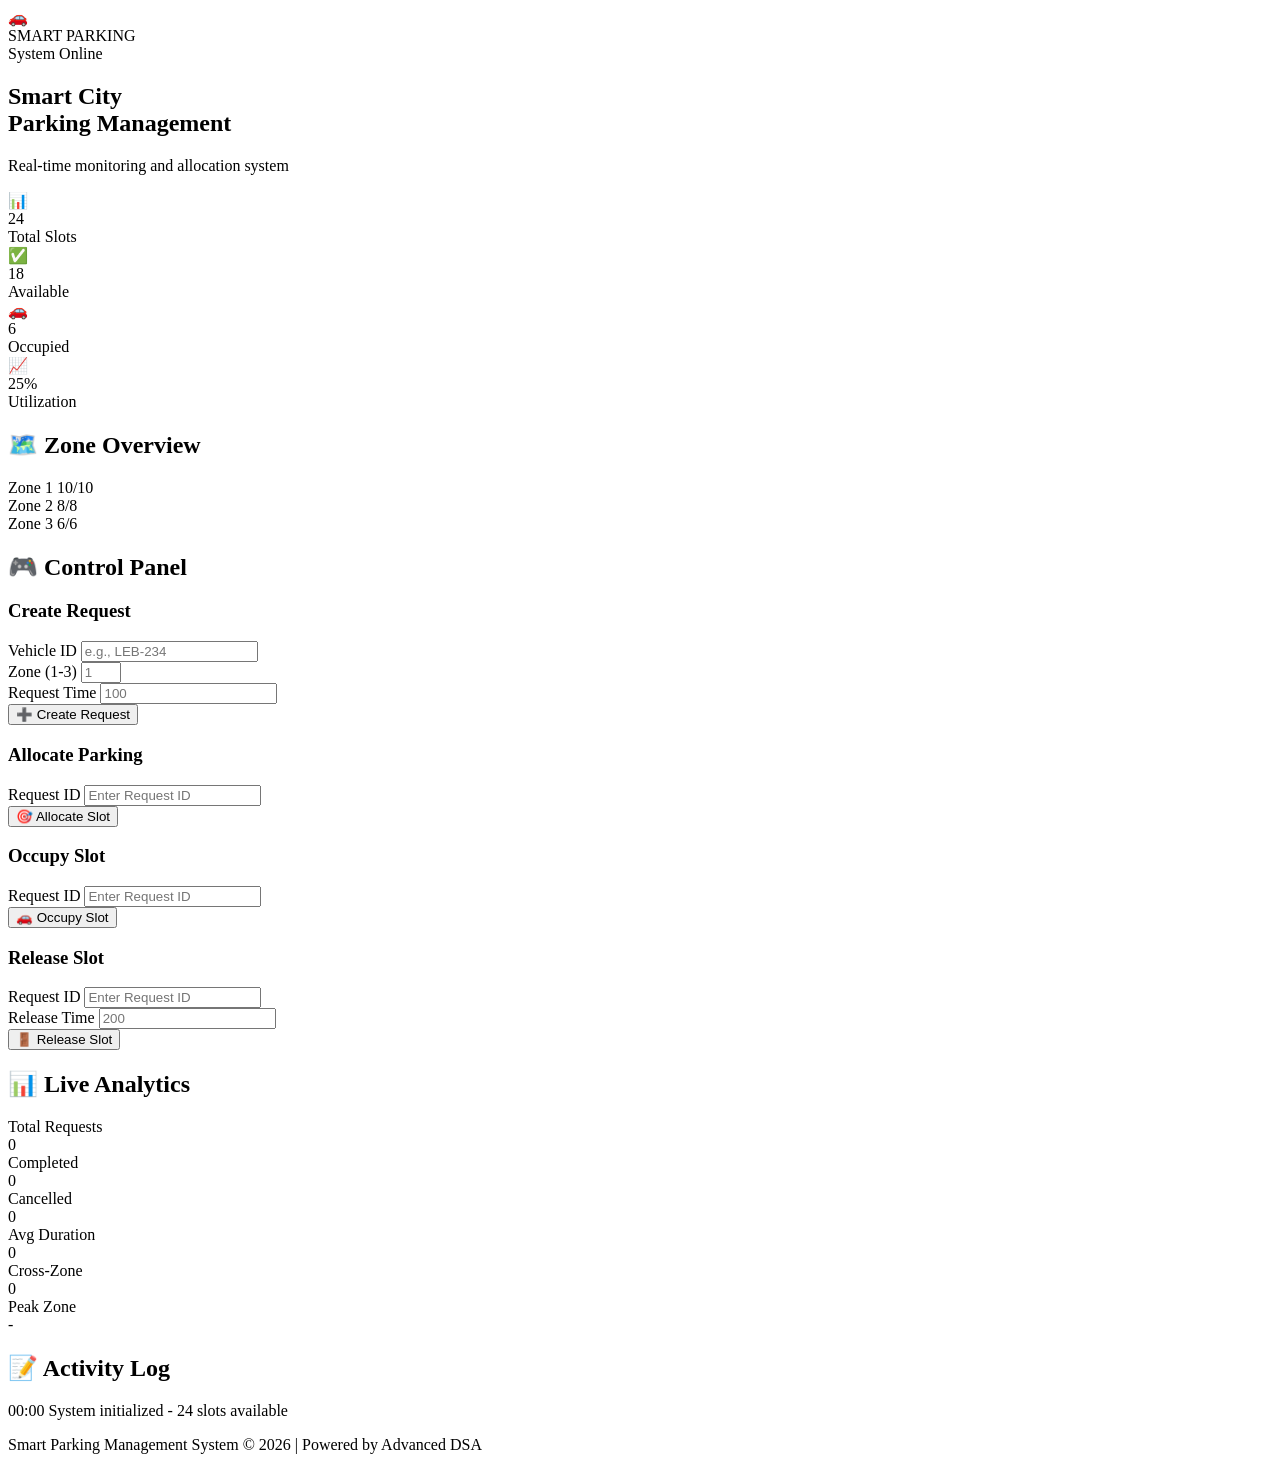
==== web-ui/index.html @ 654fc46a "Add basic HTML structure for web UI" ====
<!DOCTYPE html>
<html lang="en">
<head>
    <meta charset="UTF-8">
    <meta name="viewport" content="width=device-width, initial-scale=1.0">
    <title>Smart Parking System - Control Center</title>
    <link rel="stylesheet" href="style.css">
</head>
<body>
    <div class="stars"></div>
    <div class="twinkling"></div>
    
    <!-- Navigation -->
    <nav class="navbar">
        <div class="nav-brand">
            <div class="logo-icon">🚗</div>
            <span class="brand-text">SMART PARKING</span>
        </div>
        <div class="nav-status">
            <span class="status-dot"></span>
            <span>System Online</span>
        </div>
    </nav>

    <!-- Main Container -->
    <div class="container">
        
        <!-- Hero Section -->
        <section class="hero">
            <h1 class="hero-title">
                <span class="gradient-text">Smart City</span>
                <br>Parking Management
            </h1>
            <p class="hero-subtitle">Real-time monitoring and allocation system</p>
        </section>

        <!-- Stats Cards -->
        <section class="stats-grid">
            <div class="stat-card">
                <div class="stat-icon">📊</div>
                <div class="stat-content">
                    <div class="stat-value" id="totalSlots">24</div>
                    <div class="stat-label">Total Slots</div>
                </div>
            </div>
            
            <div class="stat-card">
                <div class="stat-icon">✅</div>
                <div class="stat-content">
                    <div class="stat-value" id="availableSlots">18</div>
                    <div class="stat-label">Available</div>
                </div>
            </div>
            
            <div class="stat-card">
                <div class="stat-icon">🚗</div>
                <div class="stat-content">
                    <div class="stat-value" id="occupiedSlots">6</div>
                    <div class="stat-label">Occupied</div>
                </div>
            </div>
            
            <div class="stat-card">
                <div class="stat-icon">📈</div>
                <div class="stat-content">
                    <div class="stat-value" id="utilization">25%</div>
                    <div class="stat-label">Utilization</div>
                </div>
            </div>
        </section>

        <!-- Zone Map -->
        <section class="zone-section">
            <h2 class="section-title">
                <span class="title-icon">🗺️</span>
                Zone Overview
            </h2>
            <div class="zones-grid">
                <div class="zone-card" data-zone="1">
                    <div class="zone-header">
                        <span class="zone-name">Zone 1</span>
                        <span class="zone-status available">10/10</span>
                    </div>
                    <div class="zone-visual">
                        <div class="parking-slots">
                            <div class="slot available"></div>
                            <div class="slot available"></div>
                            <div class="slot available"></div>
                            <div class="slot available"></div>
                            <div class="slot available"></div>
                            <div class="slot available"></div>
                            <div class="slot available"></div>
                            <div class="slot available"></div>
                            <div class="slot available"></div>
                            <div class="slot available"></div>
                        </div>
                    </div>
                </div>

                <div class="zone-card" data-zone="2">
                    <div class="zone-header">
                        <span class="zone-name">Zone 2</span>
                        <span class="zone-status partial">8/8</span>
                    </div>
                    <div class="zone-visual">
                        <div class="parking-slots">
                            <div class="slot available"></div>
                            <div class="slot available"></div>
                            <div class="slot available"></div>
                            <div class="slot available"></div>
                            <div class="slot available"></div>
                            <div class="slot available"></div>
                            <div class="slot available"></div>
                            <div class="slot available"></div>
                        </div>
                    </div>
                </div>

                <div class="zone-card" data-zone="3">
                    <div class="zone-header">
                        <span class="zone-name">Zone 3</span>
                        <span class="zone-status available">6/6</span>
                    </div>
                    <div class="zone-visual">
                        <div class="parking-slots">
                            <div class="slot available"></div>
                            <div class="slot available"></div>
                            <div class="slot available"></div>
                            <div class="slot available"></div>
                            <div class="slot available"></div>
                            <div class="slot available"></div>
                        </div>
                    </div>
                </div>
            </div>
        </section>

        <!-- Control Panel -->
        <section class="control-section">
            <h2 class="section-title">
                <span class="title-icon">🎮</span>
                Control Panel
            </h2>
            
            <div class="control-grid">
                <!-- Create Request -->
                <div class="control-card">
                    <h3 class="card-title">Create Request</h3>
                    <div class="form-group">
                        <label>Vehicle ID</label>
                        <input type="text" id="vehicleID" placeholder="e.g., LEB-234" class="input-field">
                    </div>
                    <div class="form-group">
                        <label>Zone (1-3)</label>
                        <input type="number" id="zone" min="1" max="3" placeholder="1" class="input-field">
                    </div>
                    <div class="form-group">
                        <label>Request Time</label>
                        <input type="number" id="requestTime" placeholder="100" class="input-field">
                    </div>
                    <button class="btn btn-primary" onclick="createRequest()">
                        <span class="btn-icon">➕</span>
                        Create Request
                    </button>
                    <div id="requestResult" class="result-message"></div>
                </div>

                <!-- Allocate Parking -->
                <div class="control-card">
                    <h3 class="card-title">Allocate Parking</h3>
                    <div class="form-group">
                        <label>Request ID</label>
                        <input type="number" id="allocateID" placeholder="Enter Request ID" class="input-field">
                    </div>
                    <button class="btn btn-success" onclick="allocateParking()">
                        <span class="btn-icon">🎯</span>
                        Allocate Slot
                    </button>
                    <div id="allocateResult" class="result-message"></div>
                </div>

                <!-- Occupy Slot -->
                <div class="control-card">
                    <h3 class="card-title">Occupy Slot</h3>
                    <div class="form-group">
                        <label>Request ID</label>
                        <input type="number" id="occupyID" placeholder="Enter Request ID" class="input-field">
                    </div>
                    <button class="btn btn-warning" onclick="occupySlot()">
                        <span class="btn-icon">🚗</span>
                        Occupy Slot
                    </button>
                    <div id="occupyResult" class="result-message"></div>
                </div>

                <!-- Release Slot -->
                <div class="control-card">
                    <h3 class="card-title">Release Slot</h3>
                    <div class="form-group">
                        <label>Request ID</label>
                        <input type="number" id="releaseID" placeholder="Enter Request ID" class="input-field">
                    </div>
                    <div class="form-group">
                        <label>Release Time</label>
                        <input type="number" id="releaseTime" placeholder="200" class="input-field">
                    </div>
                    <button class="btn btn-danger" onclick="releaseSlot()">
                        <span class="btn-icon">🚪</span>
                        Release Slot
                    </button>
                    <div id="releaseResult" class="result-message"></div>
                </div>
            </div>
        </section>

        <!-- Analytics -->
        <section class="analytics-section">
            <h2 class="section-title">
                <span class="title-icon">📊</span>
                Live Analytics
            </h2>
            <div class="analytics-grid">
                <div class="analytics-card">
                    <div class="analytics-label">Total Requests</div>
                    <div class="analytics-value" id="totalRequests">0</div>
                </div>
                <div class="analytics-card">
                    <div class="analytics-label">Completed</div>
                    <div class="analytics-value" id="completedRequests">0</div>
                </div>
                <div class="analytics-card">
                    <div class="analytics-label">Cancelled</div>
                    <div class="analytics-value" id="cancelledRequests">0</div>
                </div>
                <div class="analytics-card">
                    <div class="analytics-label">Avg Duration</div>
                    <div class="analytics-value" id="avgDuration">0</div>
                </div>
                <div class="analytics-card">
                    <div class="analytics-label">Cross-Zone</div>
                    <div class="analytics-value" id="crossZone">0</div>
                </div>
                <div class="analytics-card">
                    <div class="analytics-label">Peak Zone</div>
                    <div class="analytics-value" id="peakZone">-</div>
                </div>
            </div>
        </section>

        <!-- Activity Log -->
        <section class="log-section">
            <h2 class="section-title">
                <span class="title-icon">📝</span>
                Activity Log
            </h2>
            <div class="activity-log" id="activityLog">
                <div class="log-entry success">
                    <span class="log-time">00:00</span>
                    <span class="log-message">System initialized - 24 slots available</span>
                </div>
            </div>
        </section>

    </div>

    <!-- Footer -->
    <footer class="footer">
        <p>Smart Parking Management System © 2026 | Powered by Advanced DSA</p>
    </footer>

    <script src="script.js"></script>
</body>
</html>
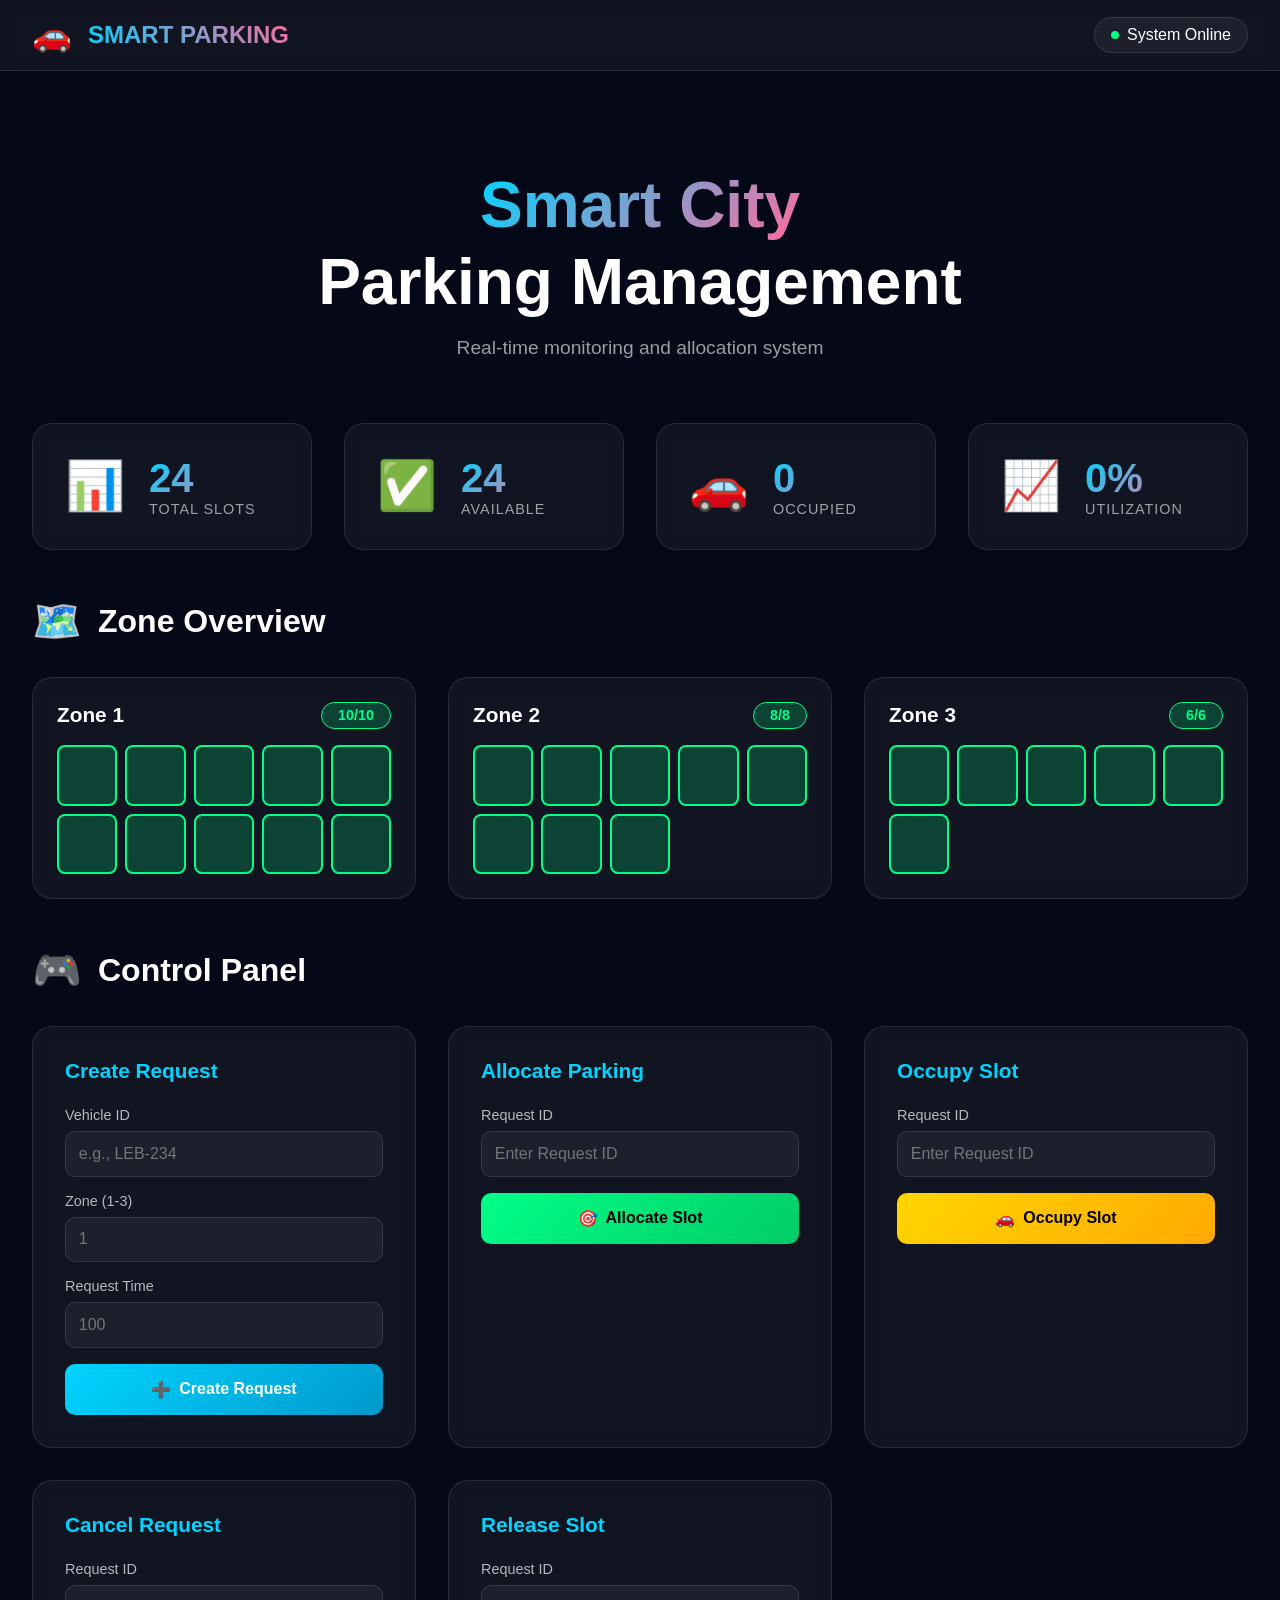
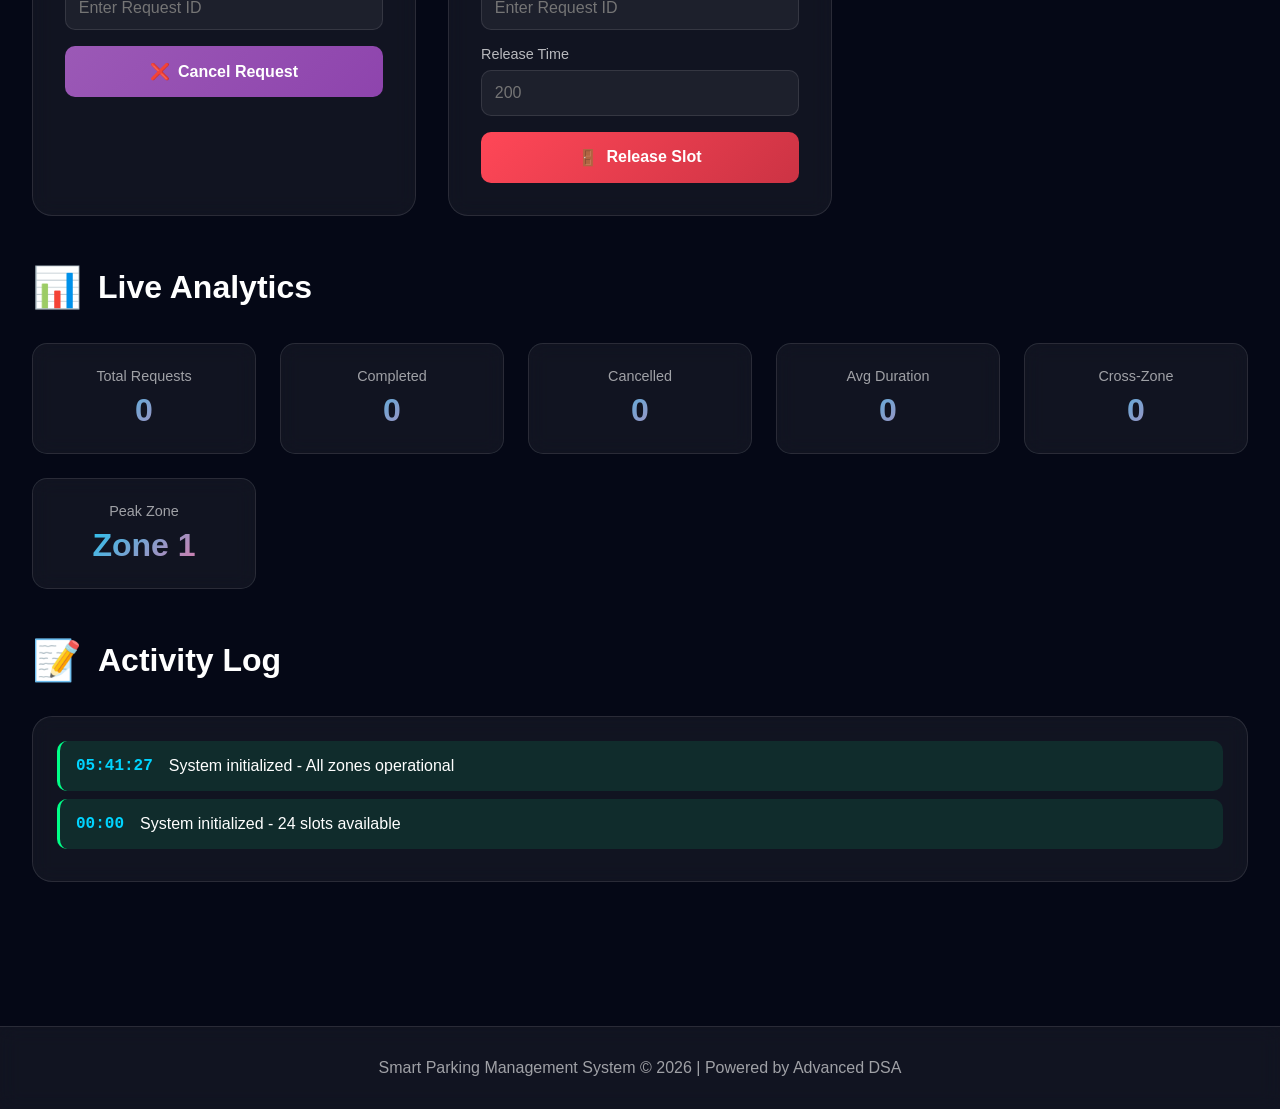
==== commit c221cd21: "added cancel request features with proper validation" ====
--- a/web-ui/index.html
+++ b/web-ui/index.html
@@ -193,6 +193,20 @@
                     <div id="occupyResult" class="result-message"></div>
                 </div>
 
+                <!-- Cancel Request - NEW -->
+                <div class="control-card">
+                    <h3 class="card-title">Cancel Request</h3>
+                    <div class="form-group">
+                        <label>Request ID</label>
+                        <input type="number" id="cancelID" placeholder="Enter Request ID" class="input-field">
+                    </div>
+                    <button class="btn btn-cancel" onclick="cancelRequest()">
+                        <span class="btn-icon">❌</span>
+                        Cancel Request
+                    </button>
+                    <div id="cancelResult" class="result-message"></div>
+                </div>
+
                 <!-- Release Slot -->
                 <div class="control-card">
                     <h3 class="card-title">Release Slot</h3>
--- a/web-ui/style.css
+++ b/web-ui/style.css
@@ -0,0 +1,655 @@
+* {
+    margin: 0;
+    padding: 0;
+    box-sizing: border-box;
+}
+
+:root {
+    --primary: #00d4ff;
+    --secondary: #ff6b9d;
+    --success: #00ff88;
+    --warning: #ffd600;
+    --danger: #ff4757;
+    --dark: #0a0e27;
+    --darker: #050816;
+    --glass: rgba(255, 255, 255, 0.05);
+    --glass-border: rgba(255, 255, 255, 0.1);
+}
+
+body {
+    font-family: 'Segoe UI', Tahoma, Geneva, Verdana, sans-serif;
+    background: var(--darker);
+    color: #fff;
+    overflow-x: hidden;
+    position: relative;
+}
+
+/* Animated Background */
+.stars {
+    position: fixed;
+    top: 0;
+    left: 0;
+    width: 100%;
+    height: 100%;
+    background: transparent url('[data-uri]') repeat;
+    z-index: -2;
+}
+
+.twinkling {
+    position: fixed;
+    top: 0;
+    left: 0;
+    width: 100%;
+    height: 100%;
+    background: transparent url('[data-uri]') repeat;
+    z-index: -1;
+    animation: twinkle 200s linear infinite;
+    opacity: 0.5;
+}
+
+@keyframes twinkle {
+    0% { transform: translateY(0); }
+    100% { transform: translateY(-2000px); }
+}
+
+/* Navbar */
+.navbar {
+    background: var(--glass);
+    backdrop-filter: blur(10px);
+    border-bottom: 1px solid var(--glass-border);
+    padding: 1rem 2rem;
+    display: flex;
+    justify-content: space-between;
+    align-items: center;
+    position: sticky;
+    top: 0;
+    z-index: 100;
+}
+
+.nav-brand {
+    display: flex;
+    align-items: center;
+    gap: 1rem;
+    font-size: 1.5rem;
+    font-weight: bold;
+}
+
+.logo-icon {
+    font-size: 2rem;
+    animation: float 3s ease-in-out infinite;
+}
+
+@keyframes float {
+    0%, 100% { transform: translateY(0); }
+    50% { transform: translateY(-10px); }
+}
+
+.brand-text {
+    background: linear-gradient(45deg, var(--primary), var(--secondary));
+    -webkit-background-clip: text;
+    -webkit-text-fill-color: transparent;
+    background-clip: text;
+}
+
+.nav-status {
+    display: flex;
+    align-items: center;
+    gap: 0.5rem;
+    padding: 0.5rem 1rem;
+    background: var(--glass);
+    border-radius: 50px;
+    border: 1px solid var(--glass-border);
+}
+
+.status-dot {
+    width: 8px;
+    height: 8px;
+    background: var(--success);
+    border-radius: 50%;
+    animation: pulse 2s ease-in-out infinite;
+}
+
+@keyframes pulse {
+    0%, 100% { opacity: 1; }
+    50% { opacity: 0.3; }
+}
+
+/* Container */
+.container {
+    max-width: 1400px;
+    margin: 0 auto;
+    padding: 2rem;
+}
+
+/* Hero Section */
+.hero {
+    text-align: center;
+    padding: 4rem 0;
+    position: relative;
+}
+
+.hero-title {
+    font-size: 4rem;
+    font-weight: 900;
+    line-height: 1.2;
+    margin-bottom: 1rem;
+    animation: slideDown 0.8s ease-out;
+}
+
+@keyframes slideDown {
+    from {
+        opacity: 0;
+        transform: translateY(-50px);
+    }
+    to {
+        opacity: 1;
+        transform: translateY(0);
+    }
+}
+
+.gradient-text {
+    background: linear-gradient(135deg, var(--primary) 0%, var(--secondary) 100%);
+    -webkit-background-clip: text;
+    -webkit-text-fill-color: transparent;
+    background-clip: text;
+    animation: gradientShift 3s ease infinite;
+}
+
+@keyframes gradientShift {
+    0%, 100% { filter: hue-rotate(0deg); }
+    50% { filter: hue-rotate(45deg); }
+}
+
+.hero-subtitle {
+    font-size: 1.2rem;
+    color: rgba(255, 255, 255, 0.6);
+    animation: fadeIn 1s ease-out 0.3s both;
+}
+
+@keyframes fadeIn {
+    from { opacity: 0; }
+    to { opacity: 1; }
+}
+
+/* Stats Grid */
+.stats-grid {
+    display: grid;
+    grid-template-columns: repeat(auto-fit, minmax(250px, 1fr));
+    gap: 2rem;
+    margin-bottom: 3rem;
+}
+
+.stat-card {
+    background: var(--glass);
+    backdrop-filter: blur(10px);
+    border: 1px solid var(--glass-border);
+    border-radius: 20px;
+    padding: 2rem;
+    display: flex;
+    align-items: center;
+    gap: 1.5rem;
+    transition: all 0.3s ease;
+    position: relative;
+    overflow: hidden;
+}
+
+.stat-card::before {
+    content: '';
+    position: absolute;
+    top: 0;
+    left: 0;
+    width: 100%;
+    height: 100%;
+    background: linear-gradient(135deg, var(--primary) 0%, var(--secondary) 100%);
+    opacity: 0;
+    transition: opacity 0.3s ease;
+}
+
+.stat-card:hover::before {
+    opacity: 0.1;
+}
+
+.stat-card:hover {
+    transform: translateY(-5px);
+    border-color: var(--primary);
+    box-shadow: 0 10px 40px rgba(0, 212, 255, 0.3);
+}
+
+.stat-icon {
+    font-size: 3rem;
+    animation: bounce 2s ease-in-out infinite;
+}
+
+@keyframes bounce {
+    0%, 100% { transform: scale(1); }
+    50% { transform: scale(1.1); }
+}
+
+.stat-value {
+    font-size: 2.5rem;
+    font-weight: bold;
+    background: linear-gradient(135deg, var(--primary), var(--secondary));
+    -webkit-background-clip: text;
+    -webkit-text-fill-color: transparent;
+    background-clip: text;
+}
+
+.stat-label {
+    font-size: 0.9rem;
+    color: rgba(255, 255, 255, 0.6);
+    text-transform: uppercase;
+    letter-spacing: 1px;
+}
+
+/* Section Title */
+.section-title {
+    font-size: 2rem;
+    margin-bottom: 2rem;
+    display: flex;
+    align-items: center;
+    gap: 1rem;
+}
+
+.title-icon {
+    font-size: 2.5rem;
+}
+
+/* Zones Grid */
+.zone-section {
+    margin-bottom: 3rem;
+}
+
+.zones-grid {
+    display: grid;
+    grid-template-columns: repeat(auto-fit, minmax(300px, 1fr));
+    gap: 2rem;
+}
+
+.zone-card {
+    background: var(--glass);
+    backdrop-filter: blur(10px);
+    border: 1px solid var(--glass-border);
+    border-radius: 20px;
+    padding: 1.5rem;
+    transition: all 0.3s ease;
+}
+
+.zone-card:hover {
+    transform: translateY(-5px);
+    box-shadow: 0 10px 40px rgba(0, 212, 255, 0.2);
+}
+
+.zone-header {
+    display: flex;
+    justify-content: space-between;
+    align-items: center;
+    margin-bottom: 1rem;
+}
+
+.zone-name {
+    font-size: 1.3rem;
+    font-weight: bold;
+}
+
+.zone-status {
+    padding: 0.3rem 1rem;
+    border-radius: 50px;
+    font-size: 0.9rem;
+    font-weight: bold;
+}
+
+.zone-status.available {
+    background: rgba(0, 255, 136, 0.2);
+    color: var(--success);
+    border: 1px solid var(--success);
+}
+
+.zone-status.partial {
+    background: rgba(255, 214, 0, 0.2);
+    color: var(--warning);
+    border: 1px solid var(--warning);
+}
+
+.zone-status.full {
+    background: rgba(255, 71, 87, 0.2);
+    color: var(--danger);
+    border: 1px solid var(--danger);
+}
+
+.parking-slots {
+    display: grid;
+    grid-template-columns: repeat(5, 1fr);
+    gap: 0.5rem;
+}
+
+.slot {
+    aspect-ratio: 1;
+    border-radius: 8px;
+    transition: all 0.3s ease;
+    position: relative;
+}
+
+.slot::before {
+    content: '🚗';
+    position: absolute;
+    top: 50%;
+    left: 50%;
+    transform: translate(-50%, -50%);
+    font-size: 1.5rem;
+    opacity: 0;
+    transition: opacity 0.3s ease;
+}
+
+.slot.available {
+    background: rgba(0, 255, 136, 0.2);
+    border: 2px solid var(--success);
+}
+
+.slot.occupied {
+    background: rgba(255, 71, 87, 0.3);
+    border: 2px solid var(--danger);
+}
+
+.slot.occupied::before {
+    opacity: 1;
+}
+
+.slot:hover {
+    transform: scale(1.1);
+}
+
+/* Control Section */
+.control-section {
+    margin-bottom: 3rem;
+}
+
+.control-grid {
+    display: grid;
+    grid-template-columns: repeat(auto-fit, minmax(300px, 1fr));
+    gap: 2rem;
+}
+
+.control-card {
+    background: var(--glass);
+    backdrop-filter: blur(10px);
+    border: 1px solid var(--glass-border);
+    border-radius: 20px;
+    padding: 2rem;
+}
+
+.card-title {
+    font-size: 1.3rem;
+    margin-bottom: 1.5rem;
+    color: var(--primary);
+}
+
+.form-group {
+    margin-bottom: 1rem;
+}
+
+.form-group label {
+    display: block;
+    margin-bottom: 0.5rem;
+    color: rgba(255, 255, 255, 0.7);
+    font-size: 0.9rem;
+}
+
+.input-field {
+    width: 100%;
+    padding: 0.8rem;
+    background: rgba(255, 255, 255, 0.05);
+    border: 1px solid var(--glass-border);
+    border-radius: 10px;
+    color: #fff;
+    font-size: 1rem;
+    transition: all 0.3s ease;
+}
+
+.input-field:focus {
+    outline: none;
+    border-color: var(--primary);
+    box-shadow: 0 0 20px rgba(0, 212, 255, 0.3);
+}
+
+.btn {
+    width: 100%;
+    padding: 1rem;
+    border: none;
+    border-radius: 10px;
+    font-size: 1rem;
+    font-weight: bold;
+    cursor: pointer;
+    transition: all 0.3s ease;
+    display: flex;
+    align-items: center;
+    justify-content: center;
+    gap: 0.5rem;
+    margin-top: 1rem;
+}
+
+.btn:hover {
+    transform: translateY(-2px);
+    box-shadow: 0 10px 30px rgba(0, 0, 0, 0.3);
+}
+
+.btn-primary {
+    background: linear-gradient(135deg, var(--primary), #0099cc);
+    color: #fff;
+}
+
+.btn-success {
+    background: linear-gradient(135deg, var(--success), #00cc66);
+    color: #000;
+}
+
+.btn-warning {
+    background: linear-gradient(135deg, var(--warning), #ffaa00);
+    color: #000;
+}
+
+.btn-danger {
+    background: linear-gradient(135deg, var(--danger), #cc3344);
+    color: #fff;
+}
+
+.btn-cancel {
+    background: linear-gradient(135deg, #9b59b6, #8e44ad);
+    color: #fff;
+}
+
+.btn-cancel:hover {
+    box-shadow: 0 10px 30px rgba(155, 89, 182, 0.4);
+}
+
+.result-message {
+    margin-top: 1rem;
+    padding: 0.8rem;
+    border-radius: 10px;
+    font-size: 0.9rem;
+    text-align: center;
+    display: none;
+}
+
+.result-message.success {
+    background: rgba(0, 255, 136, 0.2);
+    border: 1px solid var(--success);
+    color: var(--success);
+    display: block;
+}
+
+.result-message.error {
+    background: rgba(255, 71, 87, 0.2);
+    border: 1px solid var(--danger);
+    color: var(--danger);
+    display: block;
+}
+
+/* Analytics */
+.analytics-section {
+    margin-bottom: 3rem;
+}
+
+.analytics-grid {
+    display: grid;
+    grid-template-columns: repeat(auto-fit, minmax(200px, 1fr));
+    gap: 1.5rem;
+}
+
+.analytics-card {
+    background: var(--glass);
+    backdrop-filter: blur(10px);
+    border: 1px solid var(--glass-border);
+    border-radius: 15px;
+    padding: 1.5rem;
+    text-align: center;
+    transition: all 0.3s ease;
+}
+
+.analytics-card:hover {
+    transform: scale(1.05);
+    border-color: var(--primary);
+}
+
+.analytics-label {
+    font-size: 0.9rem;
+    color: rgba(255, 255, 255, 0.6);
+    margin-bottom: 0.5rem;
+}
+
+.analytics-value {
+    font-size: 2rem;
+    font-weight: bold;
+    background: linear-gradient(135deg, var(--primary), var(--secondary));
+    -webkit-background-clip: text;
+    -webkit-text-fill-color: transparent;
+    background-clip: text;
+}
+
+/* Activity Log */
+.log-section {
+    margin-bottom: 3rem;
+}
+
+.activity-log {
+    background: var(--glass);
+    backdrop-filter: blur(10px);
+    border: 1px solid var(--glass-border);
+    border-radius: 20px;
+    padding: 1.5rem;
+    max-height: 400px;
+    overflow-y: auto;
+}
+
+/* Custom scrollbar for activity log */
+.activity-log::-webkit-scrollbar {
+    width: 8px;
+}
+
+.activity-log::-webkit-scrollbar-track {
+    background: rgba(255, 255, 255, 0.05);
+    border-radius: 10px;
+}
+
+.activity-log::-webkit-scrollbar-thumb {
+    background: linear-gradient(var(--primary), var(--secondary));
+    border-radius: 10px;
+}
+
+.activity-log::-webkit-scrollbar-thumb:hover {
+    background: var(--primary);
+}
+
+.log-entry {
+    padding: 1rem;
+    margin-bottom: 0.5rem;
+    border-radius: 10px;
+    display: flex;
+    gap: 1rem;
+    align-items: center;
+    animation: slideIn 0.3s ease-out;
+}
+
+@keyframes slideIn {
+    from {
+        opacity: 0;
+        transform: translateX(-20px);
+    }
+    to {
+        opacity: 1;
+        transform: translateX(0);
+    }
+}
+
+.log-entry.success {
+    background: rgba(0, 255, 136, 0.1);
+    border-left: 3px solid var(--success);
+}
+
+.log-entry.error {
+    background: rgba(255, 71, 87, 0.1);
+    border-left: 3px solid var(--danger);
+}
+
+.log-entry.info {
+    background: rgba(0, 212, 255, 0.1);
+    border-left: 3px solid var(--primary);
+}
+
+.log-time {
+    font-family: 'Courier New', monospace;
+    color: var(--primary);
+    font-weight: bold;
+}
+
+.log-message {
+    flex: 1;
+}
+
+/* Footer */
+.footer {
+    background: var(--glass);
+    backdrop-filter: blur(10px);
+    border-top: 1px solid var(--glass-border);
+    padding: 2rem;
+    text-align: center;
+    color: rgba(255, 255, 255, 0.6);
+    margin-top: 4rem;
+}
+
+/* Global Scrollbar */
+::-webkit-scrollbar {
+    width: 10px;
+}
+
+::-webkit-scrollbar-track {
+    background: var(--darker);
+}
+
+::-webkit-scrollbar-thumb {
+    background: linear-gradient(var(--primary), var(--secondary));
+    border-radius: 10px;
+}
+
+::-webkit-scrollbar-thumb:hover {
+    background: var(--primary);
+}
+
+/* Responsive */
+@media (max-width: 768px) {
+    .hero-title {
+        font-size: 2.5rem;
+    }
+    
+    .stats-grid, .zones-grid, .control-grid, .analytics-grid {
+        grid-template-columns: 1fr;
+    }
+    
+    .parking-slots {
+        grid-template-columns: repeat(3, 1fr);
+    }
+    
+    .navbar {
+        flex-direction: column;
+        gap: 1rem;
+    }
+}
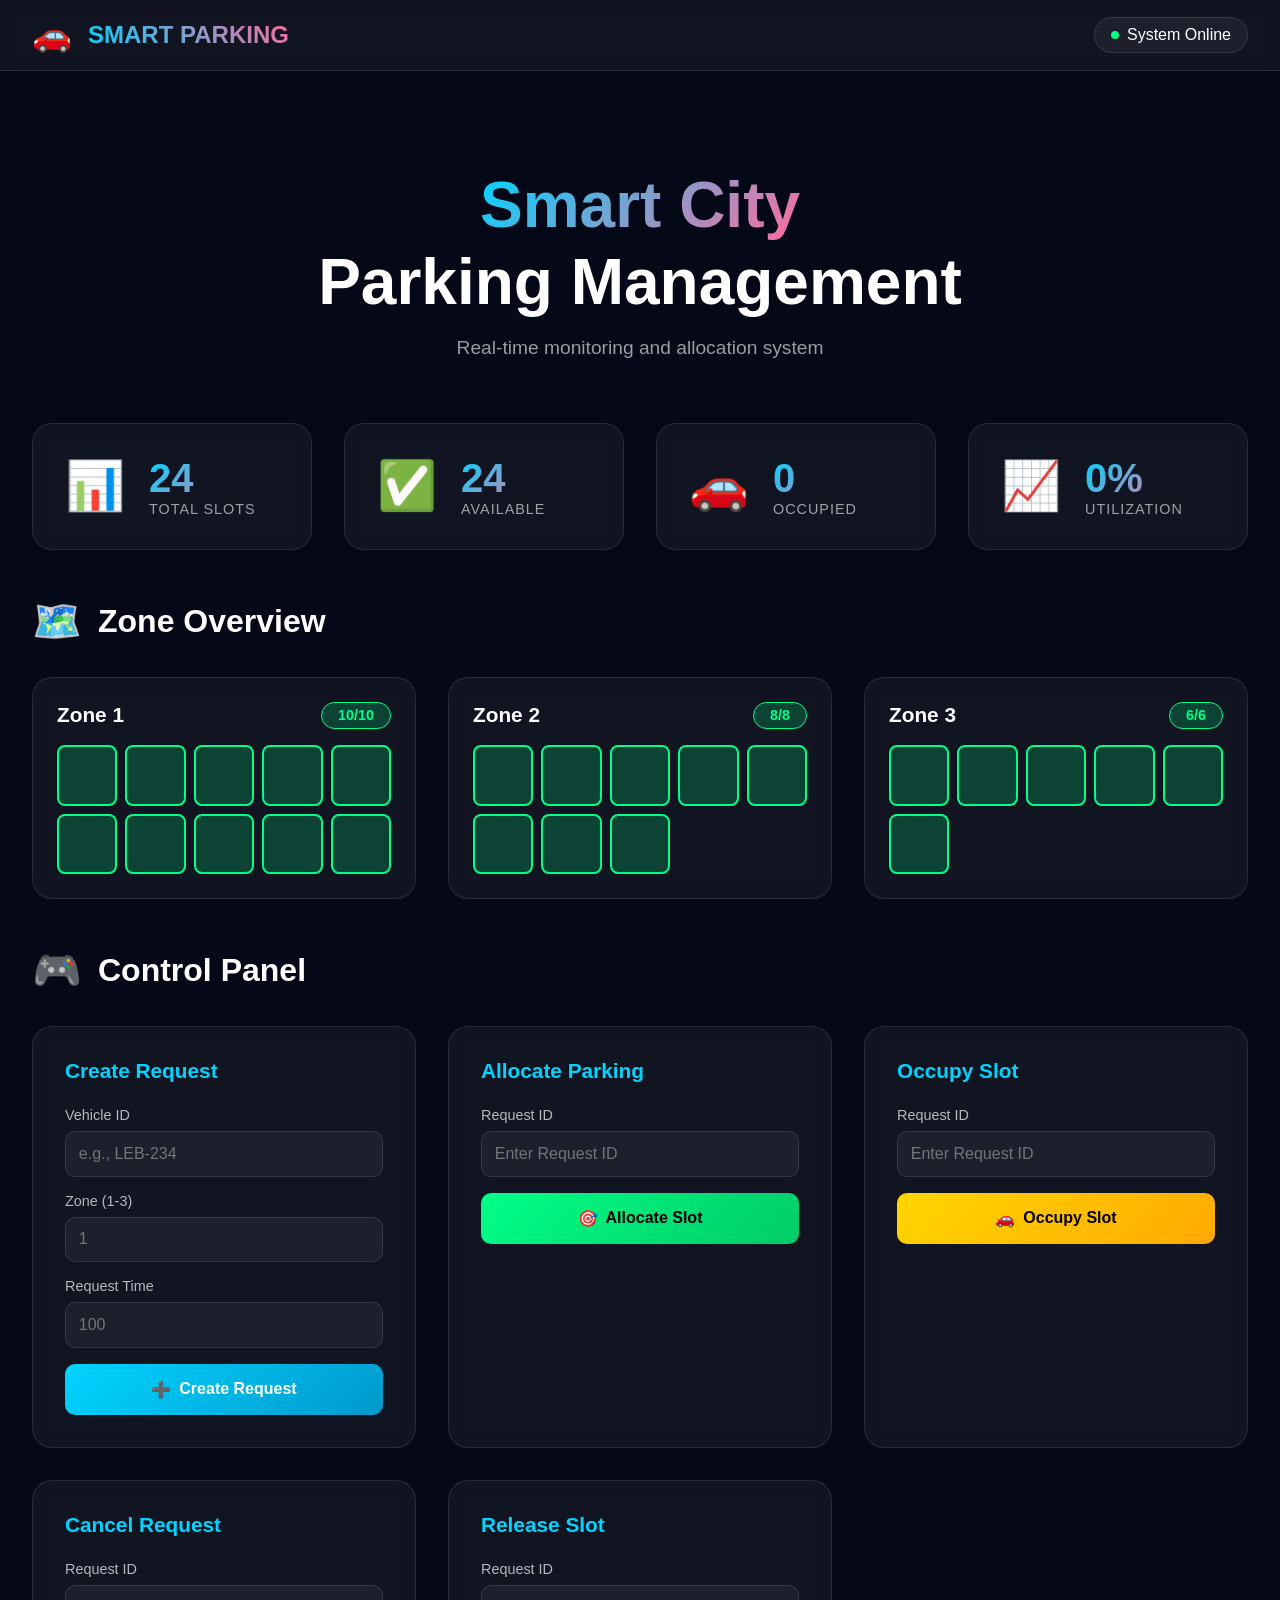
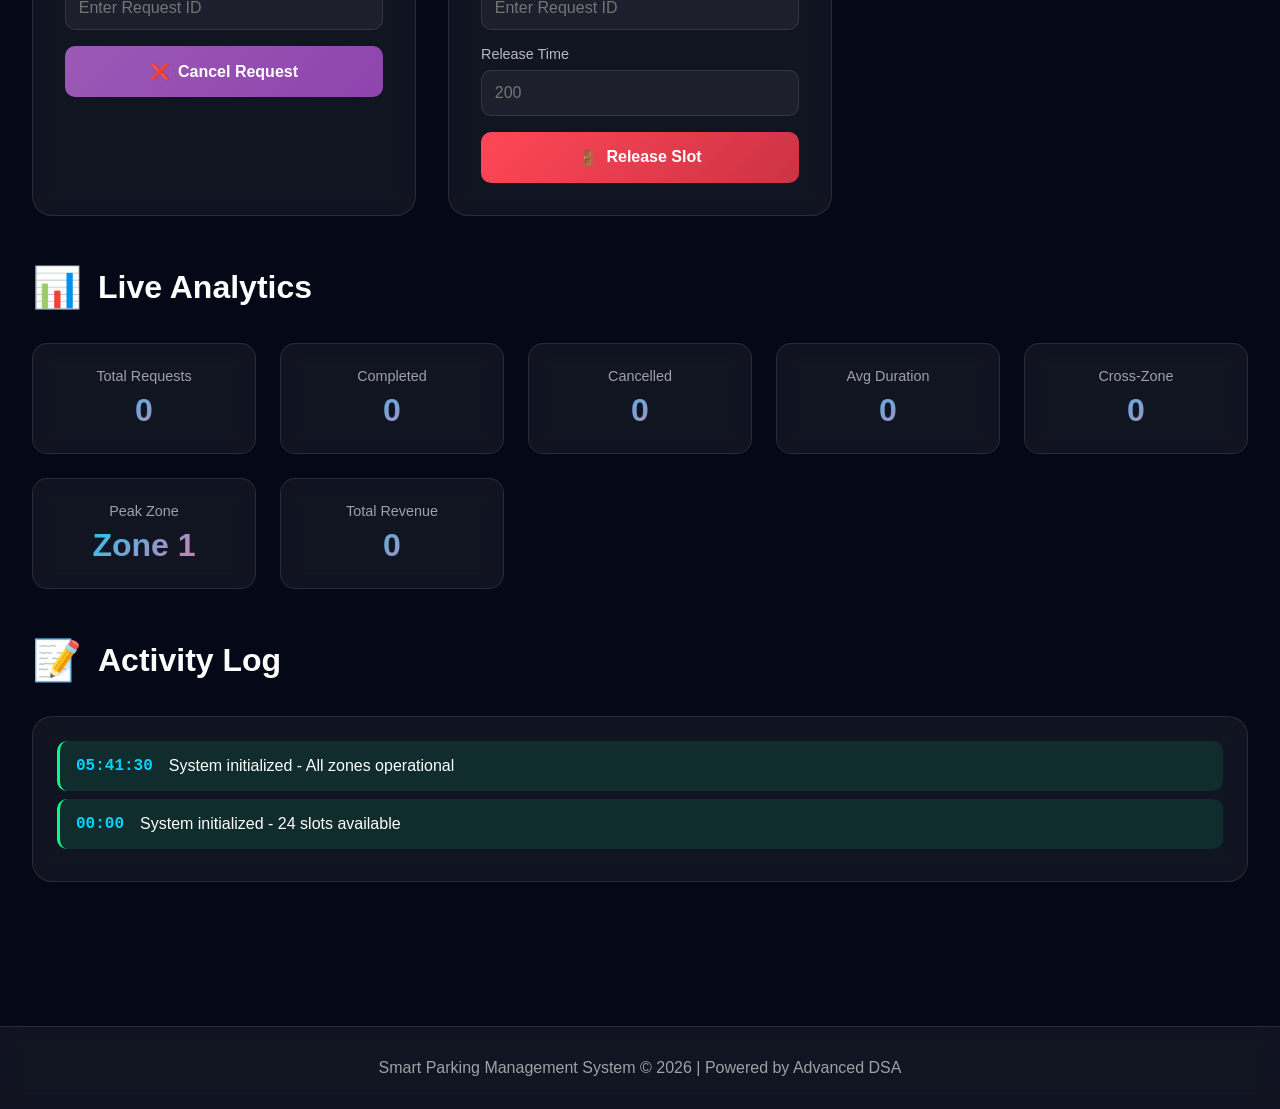
==== commit dc366071: "Added pricing system with revenue tracking" ====
--- a/web-ui/index.html
+++ b/web-ui/index.html
@@ -258,6 +258,10 @@
                     <div class="analytics-label">Peak Zone</div>
                     <div class="analytics-value" id="peakZone">-</div>
                 </div>
+                <div class="analytics-card">
+                    <div class="analytics-label">Total Revenue</div>
+                    <div class="analytics-value" id="totalRevenue">0</div>
+                </div>
             </div>
         </section>
 
